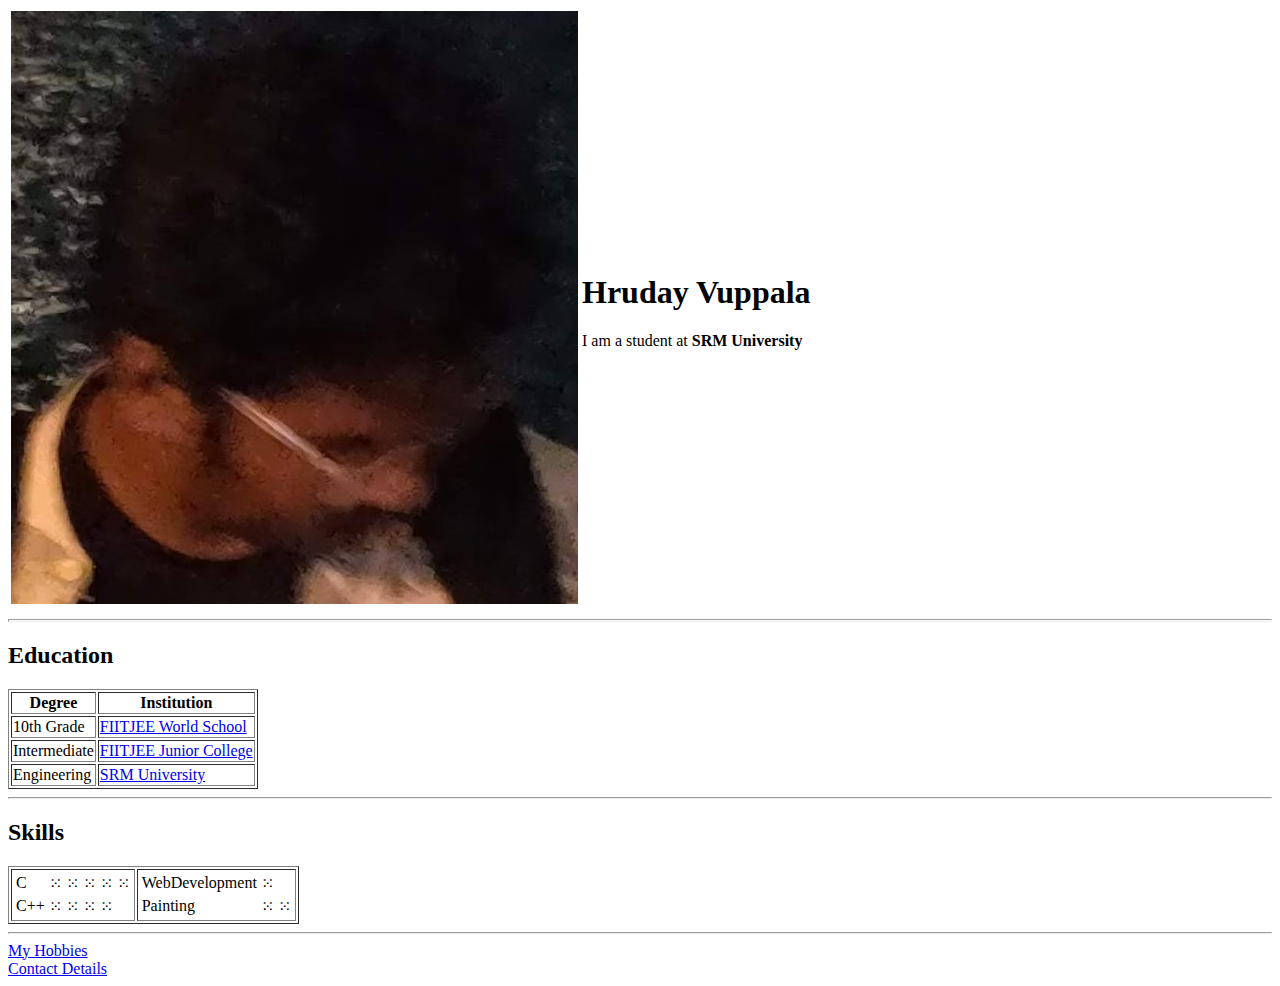
==== index.html @ 59935447 "Added initial cv website files." ====
<!DOCTYPE html>
<html>
  <head>
    <meta charset="utf-8">
    <title>Hruday's Personal Website</title>
  </head>
  <body>
    <table>
      <tr>
        <td><img src="Website Image .jpg" alt="hrudays profile picture"></td>
        <td>
          <h1>Hruday Vuppala</h1>
          <p>I am a student at <strong>SRM University</strong></p>
        </td>
      </tr>
    </table>
    <hr size="3">

    <h2>Education</h2>
    <table border="1">
      <tr>
        <th>Degree</th>
        <th>Institution</th>
      </tr>
      <tr>
        <td>10th Grade</td>
        <td> <a href="http://fiitjeeworldschool.com/">FIITJEE World School</a> </td>
      </tr>
      <tr>
        <td>Intermediate</td>
        <td> <a href="http://www.fiitjeehyd.com/Kukatpally/CenterHome.aspx">FIITJEE Junior College</a> </td>
      </tr>
      <tr>
        <td>Engineering</td>
        <td><a href="https://www.srmist.edu.in/">SRM University</a></td>
      </tr>
    </table>
    <hr>
    <h2>Skills</h2>
    <table border="1">
      <tr>
        <td>
          <table>
            <tr>
              <td>C</td>
              <td>⁙ ⁙ ⁙ ⁙ ⁙</td>
            </tr>
            <tr>
              <td>C++</td>
              <td>⁙ ⁙ ⁙ ⁙</td>
            </tr>
          </table>
        </td>
        <td>
            <table>
              <tr>
                <td>WebDevelopment</td>
                <td>⁙</td>
              </tr>
              <tr>
                <td>Painting</td>
                <td>⁙ ⁙</td>
              </tr>
            </table>
        </td>
      </tr>
    </table>
    <hr>
    <a href="Hobbies.html">My Hobbies</a><br>
    <a href="contacts.html">Contact Details</a><br>
  </body>
</html>
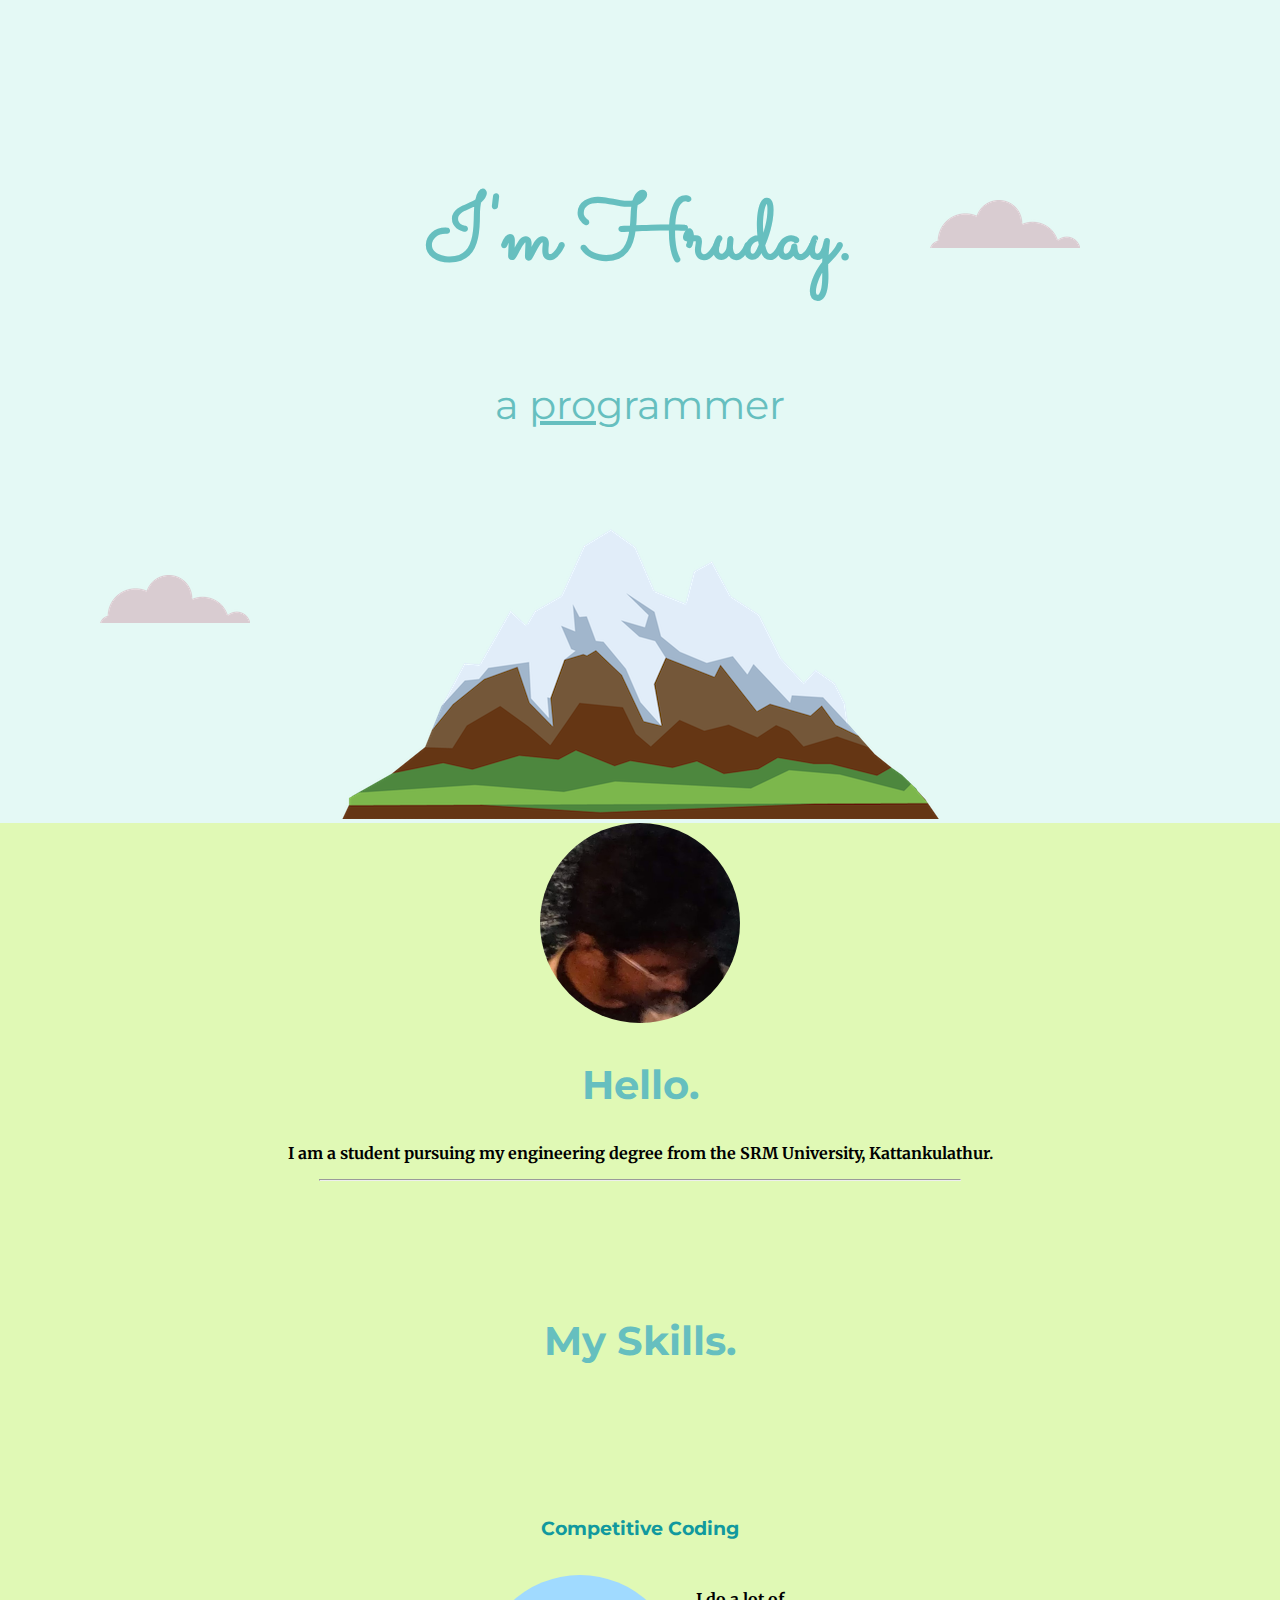
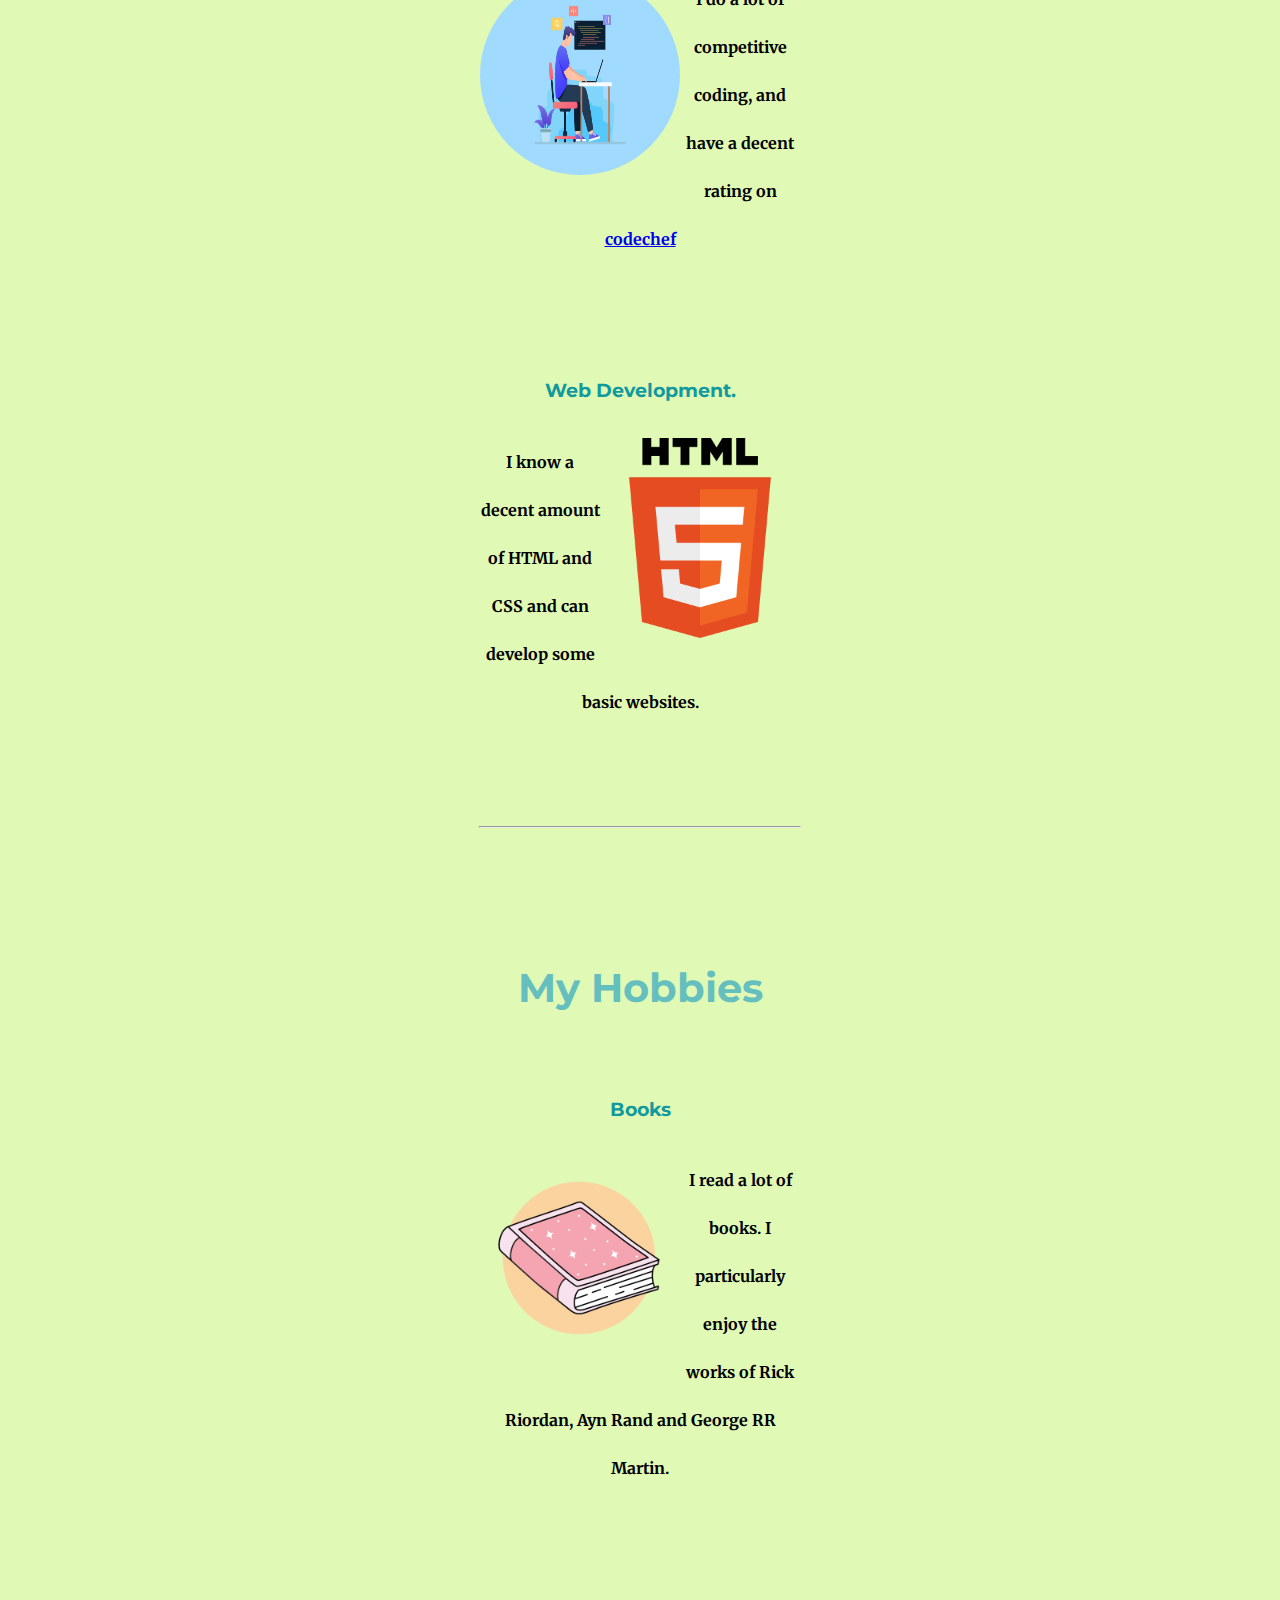
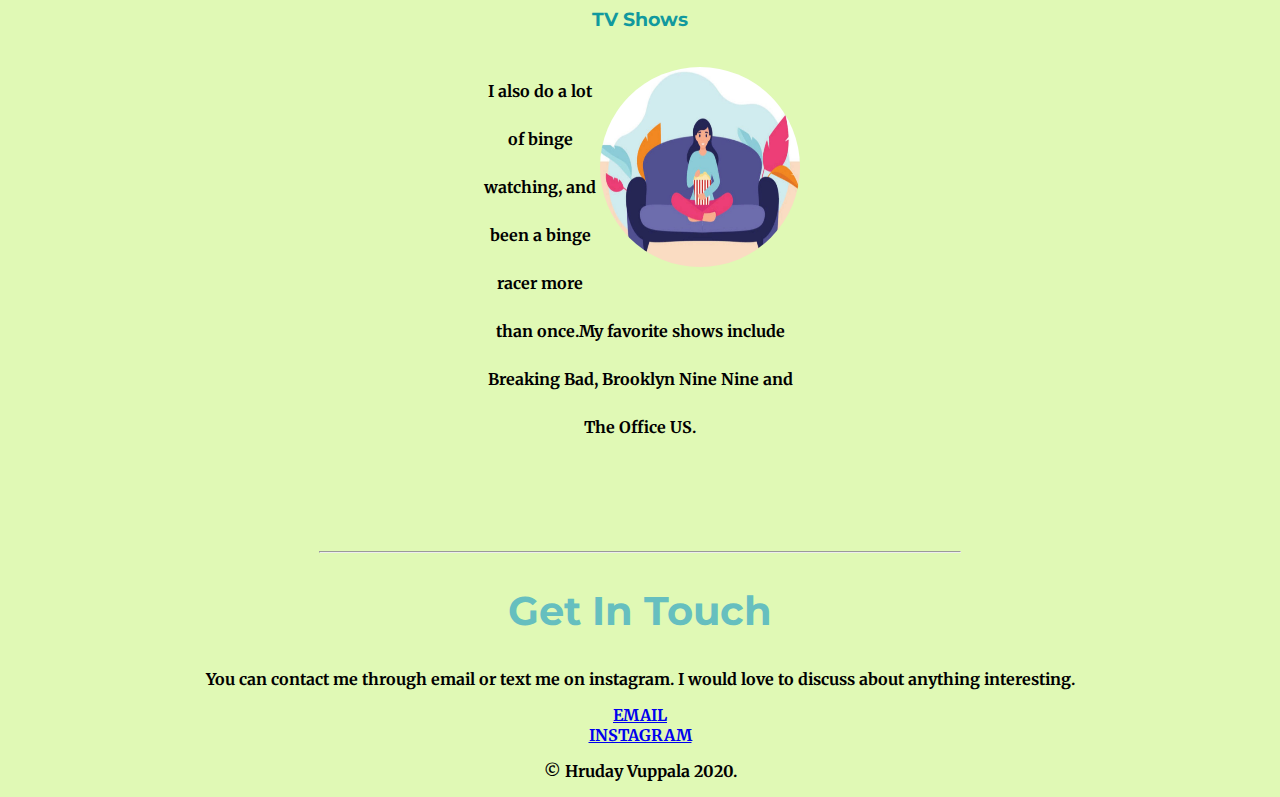
==== commit 3aca3bf8: "Add files via upload" ====
--- a/index.html
+++ b/index.html
@@ -1,72 +1,78 @@
 <!DOCTYPE html>
-<html>
+<html lang="en" dir="ltr">
   <head>
     <meta charset="utf-8">
-    <title>Hruday's Personal Website</title>
+    <title>Hruday Vuppala</title>
+    <link rel="stylesheet" href="css/styles.css">
+    <link rel="icon" href="favicon.ico">
+    <link href="https://fonts.googleapis.com/css2?family=Merriweather:wght@300&family=Montserrat:wght@300&family=Sacramento&display=swap" rel="stylesheet">
   </head>
+
+
   <body>
-    <table>
-      <tr>
-        <td><img src="Website Image .jpg" alt="hrudays profile picture"></td>
-        <td>
-          <h1>Hruday Vuppala</h1>
-          <p>I am a student at <strong>SRM University</strong></p>
-        </td>
-      </tr>
-    </table>
-    <hr size="3">
+    <div class="top-container">
+      <img class="top-cloud" src="images/cloud.png" alt="cloud image">
+      <h1>I'm Hruday.</h1>
+      <h2 class="programmer">a <span><u>pro</u></span>grammer</h2>
+      <img class="bottom-cloud" src="images/cloud.png" alt="cloud image">
+      <img class="mountain" src="images/mountain.png" alt="mountain image" >
+    </div>
 
-    <h2>Education</h2>
-    <table border="1">
-      <tr>
-        <th>Degree</th>
-        <th>Institution</th>
-      </tr>
-      <tr>
-        <td>10th Grade</td>
-        <td> <a href="http://fiitjeeworldschool.com/">FIITJEE World School</a> </td>
-      </tr>
-      <tr>
-        <td>Intermediate</td>
-        <td> <a href="http://www.fiitjeehyd.com/Kukatpally/CenterHome.aspx">FIITJEE Junior College</a> </td>
-      </tr>
-      <tr>
-        <td>Engineering</td>
-        <td><a href="https://www.srmist.edu.in/">SRM University</a></td>
-      </tr>
-    </table>
-    <hr>
-    <h2>Skills</h2>
-    <table border="1">
-      <tr>
-        <td>
-          <table>
-            <tr>
-              <td>C</td>
-              <td>⁙ ⁙ ⁙ ⁙ ⁙</td>
-            </tr>
-            <tr>
-              <td>C++</td>
-              <td>⁙ ⁙ ⁙ ⁙</td>
-            </tr>
-          </table>
-        </td>
-        <td>
-            <table>
-              <tr>
-                <td>WebDevelopment</td>
-                <td>⁙</td>
-              </tr>
-              <tr>
-                <td>Painting</td>
-                <td>⁙ ⁙</td>
-              </tr>
-            </table>
-        </td>
-      </tr>
-    </table>
-    <hr>
-    <a href="Hobbies.html">My Hobbies</a><br>
-    <a href="contacts.html">Contact Details</a><br>
+<div class="middle-container">
+
+  <div class="profile">
+    <img class="profilepicture" src="images/profile.jpg" alt="profile image">
+    <h2>Hello.</h2>
+    <p>I am a student pursuing my engineering degree from the SRM University, Kattankulathur.</p>
+  </div>
+
+  <hr>
+  <div class="skillhobby">
+    <h2>My Skills.</h2>
+
+      <div class="skillhobby">
+        <h3>Competitive Coding</h3>
+        <img class="codeimage" src="images/codeimage.png" alt="code image">
+        <p>I do a lot of competitive coding, and have a decent rating on <a href="https://www.codechef.com/users/hrubru0303">codechef</a> </p>
+      </div>
+
+      <div class="skillhobby">
+        <h3>Web Development.</h3>
+        <img class="htmlimg"src="images/htmlpic.png" alt="html5pic">
+        <p>I know a decent amount of HTML and CSS and can develop some basic websites.</p>
+      </div>
+
+      <hr>
+
+      <div class="skillhobby">
+         <h2>My Hobbies</h2>
+         <h3>Books</h3>
+         <img class="bookgif" src="images/bookgif.gif" alt="bookgif">
+         <p>I read a lot of books. I particularly enjoy the works of Rick Riordan, Ayn Rand and George RR Martin.</p>
+      </div>
+
+      <div class="skillhobby">
+        <h3>TV Shows</h3>
+        <img class="bingewatch" src="images/bingewatch.jpg" alt="bingeimage">
+        <p>I also do a lot of binge watching, and been a binge racer more than once.My favorite shows include Breaking Bad, Brooklyn Nine Nine and The Office US.</p>
+      </div>
+
+  </div>
+
+  <hr>
+  <div class="contact-me">
+    <h2>Get In Touch</h2
+    <p>You can contact me through email or text me on instagram. I would love to discuss about anything interesting.</p>
+    <a class="btn" href="mailto:hruday.vuppala@gmail.com">EMAIL</a>
+  </div>
+</div>
+
+
+<div class="bottom-container">
+  <!--<a class="footer-link" href="https://www.linkedin.com/">LinkedIn</a>-->
+  <a class="footer-link" href="https://www.instagram.com/____hruday/">INSTAGRAM</a>
+  <p>© Hruday Vuppala 2020.</p>
+</div>
+
   </body>
 </html>
--- a/css/styles.css
+++ b/css/styles.css
@@ -0,0 +1,99 @@
+body{
+
+  background-color: #e0f9b5;
+  margin: 0px;
+  text-align: center;
+  font-family: 'Merriweather',serif;
+  font-weight: bold;
+}
+
+.top-container
+{
+  padding-top: 100px;
+  margin: 0px;
+  background-color: #E4F9F5;
+  position: relative;
+}
+
+h1{
+  color: #66BFBF;
+  line-height: 2;
+  margin: 50px auto 50px auto;
+  font-family: 'Sacramento', cursive;
+  font-size: 5.625rem;
+}
+
+h2{
+  color: #66BFBF;
+  font-family: 'Montserrat', sans-serif;
+  font-size: 2.5rem;
+}
+
+h3{
+  color: #11999E;
+  font-family: 'Montserrat', sans-serif;
+}
+.middle-container{
+}
+
+.bottom-container{
+}
+
+.top-cloud{
+  position: absolute;
+  right: 200px;
+  top: 200px;
+}
+
+.bottom-cloud{
+  position: absolute;
+  left: 100px;
+  bottom: 200px;
+}
+
+.profilepicture{
+  height: 200px;
+  width: 200px;
+  border-radius: 100px;
+}
+
+.codeimage{
+  float: left;
+  height: 200px;
+  width: 200px;
+  border-radius: 100px;
+}
+
+.htmlimg{
+  float: right;
+  height: 200px;
+  width:200px;
+}
+
+.bookgif{
+  float: left;
+  height: 200px;
+  width:200px;
+}
+
+.bingewatch{
+  float: right;
+  height: 200px;
+  width:200px;
+  border-radius: 100px;
+}
+
+.programmer{
+  font-weight: normal;
+}
+
+.skillhobby{
+  width: 50%;
+  margin: 100px auto 100px auto;
+  line-height: 3;
+  font-weight: bold;
+}
+
+hr{
+  width: 50%;
+}
